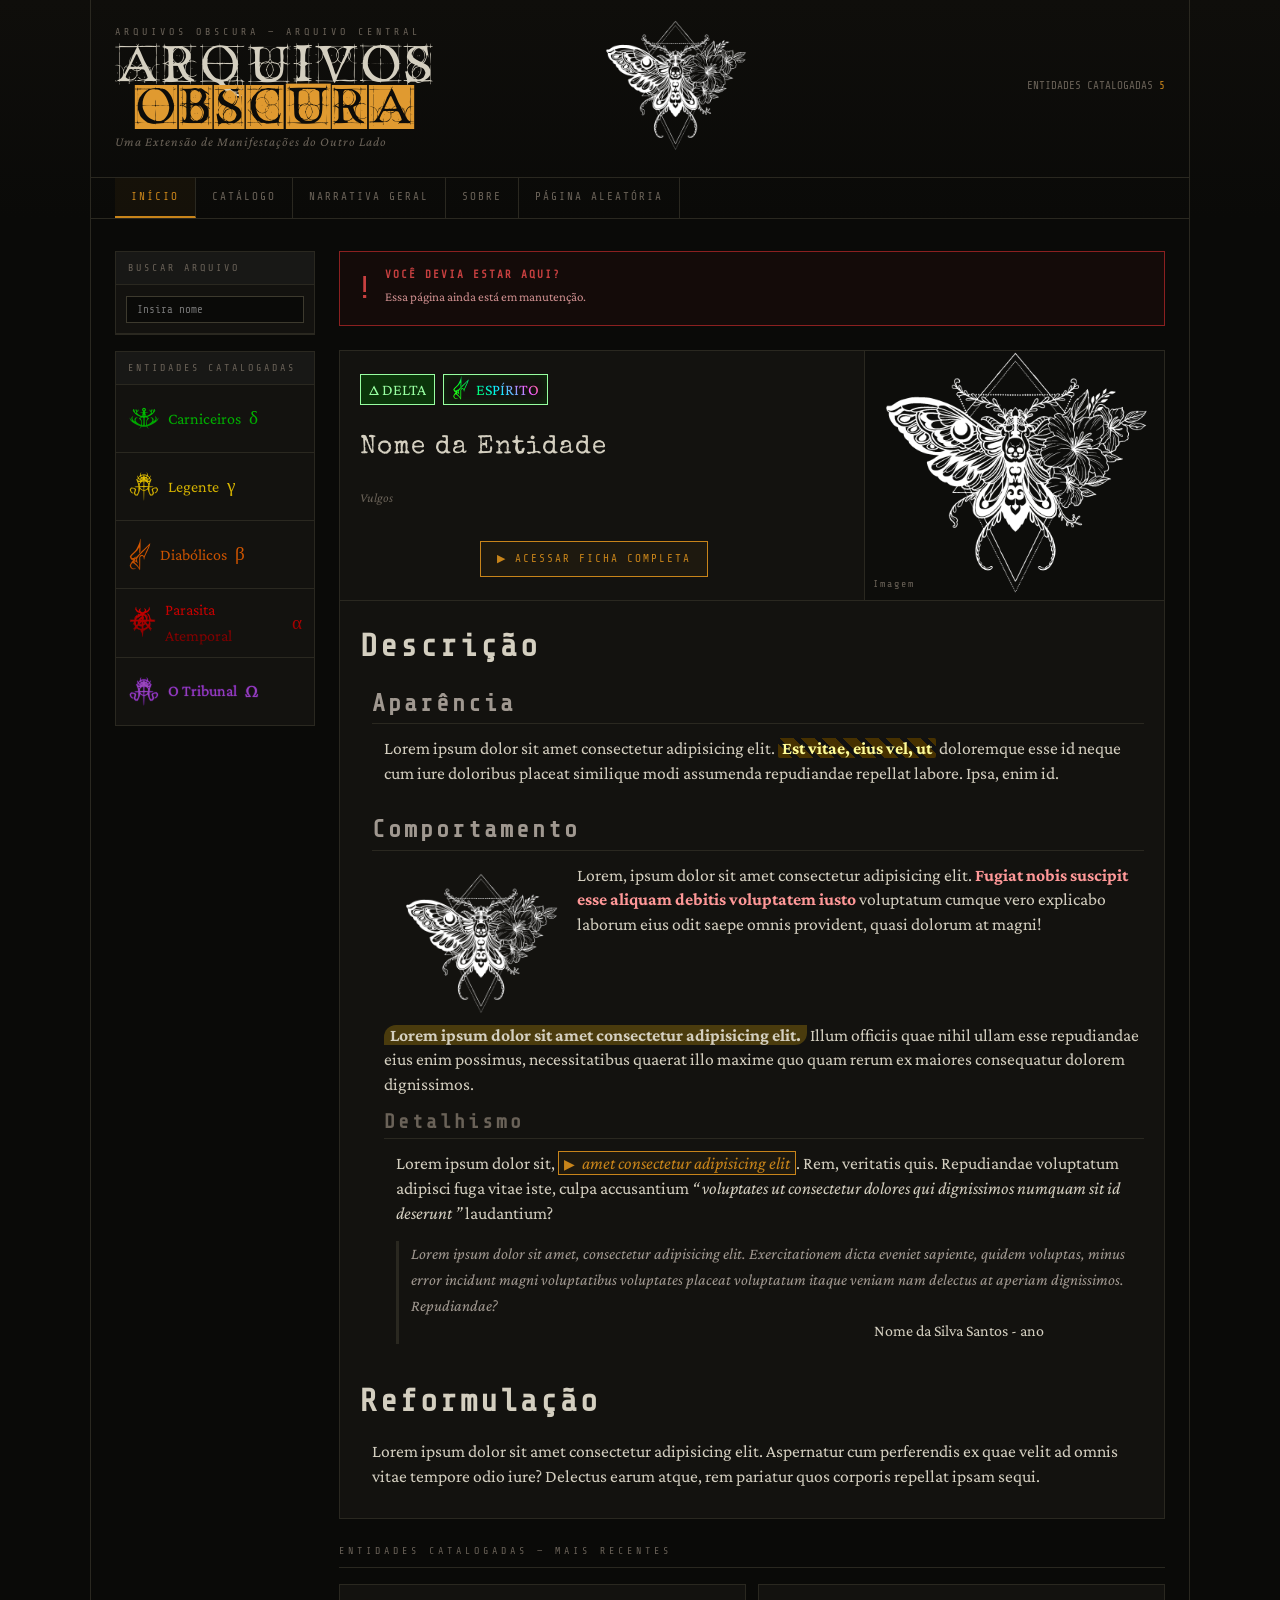
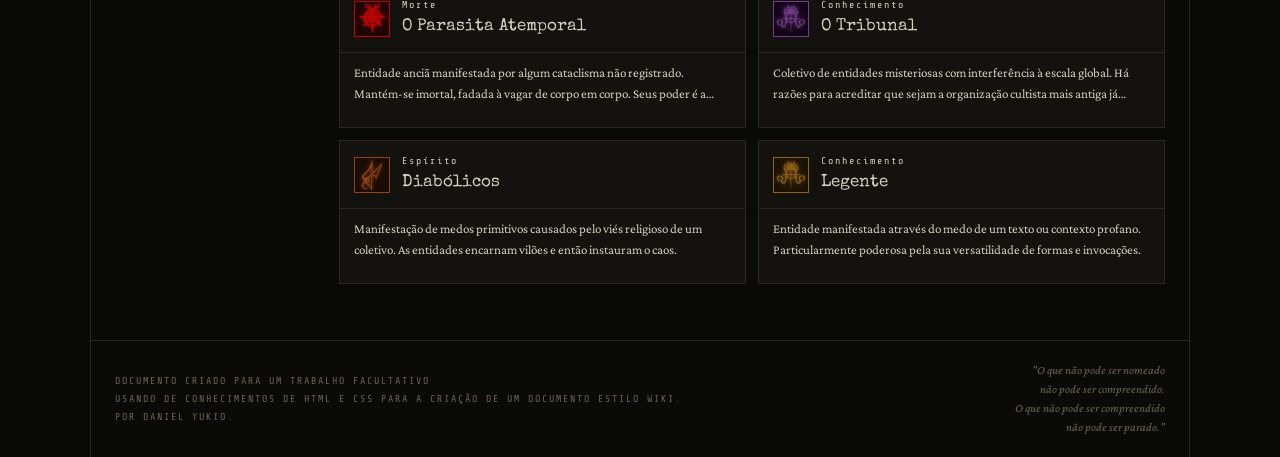
==== pages/index.html @ ff74cab9 "start-commit" ====
<!DOCTYPE html>
<html lang="pt-BR">

<head>
    <meta charset="UTF-8">
    <meta name="viewport" content="width=device-width, initial-scale=1.0">
    <title>ARQUIVOS OBSCURA - ARQUIVO CENTRAL</title>
    <link
        href="https://fonts.googleapis.com/css2?family=Special+Elite&family=Share+Tech+Mono&family=Crimson+Pro:ital,wght@0,300;0,400;0,600;1,300;1,400&display=swap"
        rel="stylesheet">
    <link rel="stylesheet"
        href="https://fonts.googleapis.com/css2?family=Material+Symbols+Outlined:opsz,wght,FILL,GRAD@20..48,100..700,0..1,-50..200&icon_names=menu" />
    <link rel="stylesheet" href="style.css">
    <link rel="stylesheet" href="media-query.css">
    <link rel="stylesheet" href="image-abrir.css">
</head>

<body>
    <div class="fundo">
    
    <div id="asideOverlay"></div>
        <header>
            <div class="header-dentro">
                <div class="logo-block">
                    <div class="logo-prefixo">ARQUIVOS OBSCURA — ARQUIVO CENTRAL</div>
                    <div class="logo-title">ARQUIVOS <span>obscura</span></div>
                    <div class="logo-sub">Uma Extensão de Manifestações do Outro Lado</div>
                </div>
                <div class="logo-imagem"><img src="/img/white-obscura-logo.png"></div>
                <div class="header-infos">
                    <div>ENTIDADES CATALOGADAS <span class="numero">5</span></div>
                </div>
            </div>
            <nav>
                <a id="asideToggle">
                    <span class="material-symbols-outlined">
                        menu
                    </span>
                </a>
                <a href="#" class="active">INÍCIO</a>
                <a href="#">CATÁLOGO</a>
                <a href="#">NARRATIVA GERAL</a>
                <a href="#">SOBRE</a>
                <a href="#">PÁGINA ALEATÓRIA</a>
            </nav>
        </header>

        <div class="main">

            <aside>
                <div class="aside-block">
                    <div class="block-title">BUSCAR ARQUIVO</div>
                    <div class="search-box">
                        <input type="text" placeholder="Insira nome">
                    </div>
                </div>

                <div class="aside-block">
                    <div class="block-title">ENTIDADES CATALOGADAS</div>
                    <ul>
                        <li class="delta"><a><span class="symbol">S</span>Carniceiros</a></li>
                        <li class="gamma"><a><span class="symbol">C</span>Legente</a></li>
                        <li class="beta"><a><span class="symbol">E</span>Diabólicos</a></li>
                        <li class="alpha"><a><span class="symbol">M</span>Parasita Atemporal</a></li>
                        <li class="omega"><a><span class="symbol">C</span>O Tribunal</a></li>
                    </ul>

                </div>
            </aside>

            <main>

                <div class="disclaimer-box">
                    <div class="disclaimer-icon">!</div>
                    <div class="disclaimer-text">
                        <strong>VOCÊ DEVIA ESTAR AQUI?</strong>
                        Essa página ainda está em manutenção.
                    </div>
                </div>

                <!-- INICIO DO block PRINCIPAL -->
                <div class="relatorio-card">
                    <div class="relatorio-header">
                        <div class="relatorio-info">
                            <div class="tags">
                                <span class="tag ameaca-delta"></span>
                                <span class="tag class-espirito"></span>
                            </div>
                            <div class="nome-entidade">Nome da Entidade</div>
                            <div class="vulgos">Vulgos</div>
                            <a class="botao-ficha" href="#" target="_blank">
                                ACESSAR FICHA COMPLETA
                            </a>
                        </div>
                        <div class="relatorio-imagem">
                            <div class="relatorio-foto"><img src="/img/white-obscura-logo.png" class="imagem-clicavel">
                            </div>
                            <div class="desc-image">Imagem</div>
                        </div>
                    </div>
                    <div class="featured-description">
                        <article>
                            <h1>Descrição</h1>
                            <div class="inside-h1">
                                <h2>Aparência</h2>
                                <div class="inside-h2">
                                    <section>
                                        <p>Lorem ipsum dolor sit amet consectetur adipisicing elit. <strong
                                                class="important" title="adicione comentário">Est vitae, eius vel,
                                                ut</strong>
                                            doloremque esse id neque cum iure doloribus placeat similique modi assumenda
                                            repudiandae repellat labore. Ipsa, enim id.</p>
                                    </section>
                                </div>
                                <h2>Comportamento</h2>
                                <div class="inside-h2">
                                    <section>
                                        <img src="/img/white-obscura-logo.png" class="imagem-clicavel">
                                        <p>
                                            Lorem, ipsum dolor sit amet consectetur adipisicing elit. <strong
                                                class="danger">Fugiat nobis
                                                suscipit esse aliquam debitis voluptatem iusto</strong> voluptatum
                                            cumque vero
                                            explicabo laborum eius odit saepe omnis provident, quasi dolorum at magni!
                                        </p>
                                    </section>
                                    <section>
                                        <p>
                                            <strong class="markup">Lorem ipsum dolor sit amet consectetur adipisicing
                                                elit.</strong> Illum officiis quae nihil ullam esse repudiandae eius
                                            enim possimus, necessitatibus quaerat illo maxime quo quam rerum ex maiores
                                            consequatur dolorem dignissimos.
                                        </p>
                                    </section>
                                    <h3>Detalhismo</h3>
                                    <div class="inside-h3">
                                        <section>
                                            <p>
                                                Lorem ipsum dolor sit, <a href="#" target="_blank">amet consectetur
                                                    adipisicing elit</a>.
                                                Rem,
                                                veritatis quis. Repudiandae voluptatum adipisci fuga vitae iste, culpa
                                                accusantium
                                                <q>
                                                    voluptates ut consectetur dolores qui dignissimos numquam sit id
                                                    deserunt
                                                </q>
                                                laudantium?
                                            </p>
                                            <blockquote>
                                                Lorem ipsum dolor sit amet, consectetur adipisicing elit. Exercitationem
                                                dicta eveniet sapiente, quidem voluptas, minus error incidunt magni
                                                voluptatibus voluptates placeat voluptatum itaque veniam nam delectus at
                                                aperiam dignissimos. Repudiandae?
                                                <span class="author">Nome da Silva Santos - ano</span>
                                            </blockquote>
                                        </section>
                                    </div>
                                </div>
                            </div>
                            <h1>Reformulação</h1>
                            <div class="inside-h1">
                                <section>
                                    <p>Lorem ipsum dolor sit amet consectetur adipisicing elit. Aspernatur cum
                                        perferendis
                                        ex quae velit ad omnis vitae tempore odio iure? Delectus earum atque, rem
                                        pariatur
                                        quos corporis repellat ipsam sequi.</p>
                                </section>
                            </div>
                        </article>
                    </div>
                </div>

                <div class="suggestions">
                    <!-- ENTITY GRID -->
                    <div class="divisor-suggestions">ENTIDADES CATALOGADAS — MAIS RECENTES</div>
                    <div class="cards">

                        <div class="card">
                            <div class="card-header">
                                <div class="card-icon alpha">M</div>
                                <div>
                                    <div class="card-elemento">Morte</div>
                                    <div class="card-name">O Parasita Atemporal</div>
                                </div>
                            </div>
                            <div class="card-body">
                                <div class="card-desc">Entidade anciã manifestada por algum cataclisma não registrado.
                                    Mantém-se imortal, fadada à vagar de corpo em corpo. Seus poder é a onisciência
                                    temporal.</div>
                            </div>
                        </div>

                        <div class="card">
                            <div class="card-header">
                                <div class="card-icon omega">C</div>
                                <div>
                                    <div class="card-elemento">Conhecimento</div>
                                    <div class="card-name">O Tribunal</div>
                                </div>
                            </div>
                            <div class="card-body">
                                <div class="card-desc">Coletivo de entidades misteriosas com interferência à escala
                                    global.
                                    Há razões para acreditar que sejam a organização cultista mais antiga já formada
                                </div>
                            </div>
                        </div>

                        <div class="card">
                            <div class="card-header">
                                <div class="card-icon beta">E</div>
                                <div>
                                    <div class="card-elemento">Espírito</div>
                                    <div class="card-name">Diabólicos</div>
                                </div>
                            </div>
                            <div class="card-body">
                                <div class="card-desc">Manifestação de medos primitivos causados pelo viés religioso de
                                    um coletivo. As entidades encarnam vilões e então instauram o caos.</div>
                            </div>
                        </div>

                        <div class="card">
                            <div class="card-header">
                                <div class="card-icon gamma">C</div>
                                <div>
                                    <div class="card-elemento">Conhecimento</div>
                                    <div class="card-name">Legente</div>
                                </div>
                            </div>
                            <div class="card-body">
                                <div class="card-desc">
                                    Entidade manifestada através do medo de um texto ou contexto profano.
                                    Particularmente poderosa pela sua versatilidade de formas e invocações.
                                </div>
                            </div>
                        </div>

                    </div>
                </div>
        </div>

        </main>
    </div>

    <footer>
        <div class="foot-left">
            DOCUMENTO CRIADO PARA UM TRABALHO FACULTATIVO<br>
            USANDO DE CONHECIMENTOS DE HTML E CSS PARA A CRIAÇÃO DE UM DOCUMENTO ESTILO WIKI.<br>
            POR DANIEL YUKIO.
        </div>
        <div class="foot-right">
            <em>"O que não pode ser nomeado<br>não pode ser compreendido.<br>O que não pode ser compreendido<br>não
                pode ser parado."</em>
        </div>
    </footer>

    </div>


    <div id="meuModal" class="modal">
        <span class="modal-fechar">&times;</span>
        <div class="modal-conteudo">
            <img id="modalImg" class="modal-imagem" src="" alt="imagem ampliada">
        </div>
    </div>

    <script src="image-abrir.js"></script>
    <script src="aside-abrir.js"></script>
</body>

</html>
---- pages/style.css ----
@font-face {
    font-family: 'Symbols';
    src: url('/fonts/Symbols_for_wiki-Regular.otf') format('opentype');
    font-weight: normal;
    font-style: normal;
    font-display: swap;
}

@font-face {
    font-family: 'Stamp';
    src: url('/fonts/OldConstructedCaps.ttf') format('truetype');
    font-weight: normal;
    font-style: normal;
    font-display: swap;
}

:root {
    --bg: #0a0a08;
    --bg2: #111110;
    --bg3: #181816;
    --panel: #13120f;
    --border: #2a2820;
    --border2: #3d3a2e;
    --dark-red: #4d0606c0;
    --red: #8b2020;
    --red2: #b03030;
    --red3: #c84040;
    --light-red: #ff9898;
    --dark-orange: #42200ac0;
    --orange: #c85a1a;
    --light-orange: #ff8f44;
    --dark-yellow: #5c490dc0;
    --amber: #c8841a;
    --amber2: #e09a30;
    --light-yellow: #fffd98;
    --dark-green: #084108c0;
    --green: #2a5c2a;
    --green2: #3d8c3d;
    --light-green: #98ffa1;
    --dark-purple: #280742b0;
    --purple: #462a5c;
    --purple2: #7a3d8c;
    --purple3: #9c4dba;
    --light-purple: #eb98ff;
    --text: #d4cfc0;
    --text2: #a09890;
    --text3: #6a6258;
    --red-gradient: linear-gradient(to bottom, #ff0000, #4e0000);
    --red-lighter-gradient: linear-gradient(to bottom, #ff4d4d, #ff0000);
    --yellow-gradient: linear-gradient(to bottom, #ffd900, #ad8e00);
    --rainbow-gradient: linear-gradient(45deg, #66ff00, #00ff22, #00f7ff, #fa5eff, #ff7b00);
    --purple-gradient: linear-gradient(to bottom, #8c00ff, #560494);
    --purple-lighter-gradient: linear-gradient(to bottom, #d23fff, #981aff);
    --orange-gradient: linear-gradient(to bottom, #ff6600, #994000);
    --green-gradient: linear-gradient(to bottom, #00ff00, #006600);
    --medo-gradient: linear-gradient(45deg, #e4ffd8, #ffffff, #7f5fff);
    --markup: var(--dark-yellow);
    --strong-danger: red;
    --strong-danger: rgb(199, 0, 0);
    --important1: #473100;
    --important2: #111;
    --anchor: var(--amber);
    --anchor-hover: var(--amber2);
    --mono: 'Share Tech Mono', monospace;
    --serif: 'Crimson Pro', Georgia, serif;
    --stamp: 'Special Elite', cursive;
    --symbols: 'Symbols';
    --logo: 'Stamp', 'Special Elite', cursive;
}

* {
    margin: 0;
    padding: 0;
    box-sizing: border-box;
}

body {
    background: var(--bg);
    color: var(--text);
    font-family: var(--serif);
    min-height: 100vh;
    line-height: 1.6;
}

body::before {
    content: '';
    position: fixed;
    inset: 0;
    pointer-events: none;
    opacity: 0.6;
    z-index: 0;
}

.fundo {
    position: relative;
    z-index: 1;
    width: 100%;
}

header {
    padding: 0;
    background: linear-gradient(180deg, #0f0e0b 0%, var(--bg) 100%);
}

.header-dentro {
    max-width: 1100px;
    margin: 0 auto;
    padding: 20px 24px;
    display: flex;
    flex-direction: row;
    align-items: center;
    justify-content: space-between;
    gap: 24px;
}

.header-dentro,
nav {
    border: 1px solid var(--border);
    border-top: 0;
}

.logo-prefixo {
    font-family: var(--mono);
    font-size: 10px;
    letter-spacing: 4px;
    color: var(--text3);
    margin-bottom: 4px;
}

.logo-title {
    display: flex;
    flex-direction: column;
    font-family: var(--logo);
    font-size: 42px;
    color: var(--text);
    letter-spacing: 2px;
    line-height: 1;
}

.logo-title span {
    margin-left: 20px;
    color: var(--amber2);
}

.logo-sub {
    font-family: var(--serif);
    font-style: italic;
    font-size: 13px;
    color: var(--text3);
    margin-top: 4px;
    letter-spacing: 1px;
}

.header-infos {
    text-align: right;
    font-family: var(--mono);
    font-size: 11px;
    color: var(--text3);
    line-height: 2;
    padding-bottom: 6px;
}

.logo-imagem img {
    width: 160px;
    translate: -35%;
}

.header-infos .numero {
    color: var(--amber);
}

nav {
    max-width: 1100px;
    margin: 0 auto;
    padding: 0 24px;
    display: flex;
    gap: 0;
}

nav a {
    font-family: var(--mono);
    font-size: 11px;
    letter-spacing: 2px;
    color: var(--text3);
    text-decoration: none;
    padding: 10px 16px;
    border-right: 1px solid var(--border);
    transition: all 0.2s;
    cursor: pointer;
}

nav a:first-child {
    border-left: 1px solid var(--border);
}

nav a:hover,
nav a.active {
    color: var(--amber);
    background: rgba(200, 132, 26, 0.06);
}

nav a.active {
    border-bottom: 2px solid var(--amber);
}

nav a#asideToggle{
    display: none;
}

.main {
    max-width: 1100px;
    margin: 0 auto;
    padding: 32px 24px;
    display: flex;
    gap: 24px;
    border-left: 1px solid var(--border);
    border-right: 1px solid var(--border);
}

a#asideShower{
    display: none;
}

aside {
    min-width: 200px;
    display: flex;
    flex-direction: column;
    gap: 16px;
}

.aside-block {
    background: var(--panel);
    border: 1px solid var(--border);
    padding: 0;
    overflow: hidden;
}

.aside-block .block-title {
    background: var(--bg3);
    border-bottom: 1px solid var(--border);
    padding: 8px 12px;
    font-family: var(--mono);
    font-size: 10px;
    letter-spacing: 3px;
    color: var(--text3);
}

.aside-block ul {
    list-style: none;
}

.aside-block ul li a {
    display: block;
    padding: 8px 12px;
    font-family: var(--serif);
    font-size: 1em;
    color: var(--text2);
    text-decoration: none;
    border-bottom: 1px solid var(--border);
    cursor: pointer;
    transition: all 0.2s;
    display: flex;
    align-items: center;
    gap: 8px;
}

.aside-block ul li a:hover {
    color: var(--amber);
    background: rgba(200, 132, 26, 0.04);
}

ul li.omega a {
    background: var(--purple-gradient);
    background-clip: text;
    color: transparent;
    text-shadow: 0 0 1px var(--purple3);
}

ul li.omega a::after {
    content: 'Ω';
    font-size: 1.2em;
}

ul li.omega a:hover {
    color: rgb(184, 31, 255);
    background-color: rgba(89, 0, 255, 0.123);
}

ul li.alpha a {
    background: var(--red-gradient);
    background-clip: text;
    color: transparent;
}

ul li.alpha a::after {
    content: 'α';
    font-size: 1.2em;
}

ul li.alpha a:hover {
    color: rgb(255, 26, 26);
    background-color: rgba(255, 0, 0, 0.123);
}

ul li.beta a {
    background: var(--orange-gradient);
    background-clip: text;
    color: transparent;
}

ul li.beta a::after {
    content: 'β';
    font-size: 1.2em;
}

ul li.beta a:hover {
    color: rgb(255, 106, 0);
    background-color: rgba(255, 106, 0, 0.123);
}

ul li.gamma a {
    background: var(--yellow-gradient);
    background-clip: text;
    color: transparent;
}

ul li.gamma a::after {
    content: 'γ';
    font-size: 1.2em;
}

ul li.gamma a:hover {
    color: rgb(255, 217, 0);
    background-color: rgba(255, 217, 0, 0.123);
}

ul li.delta a {
    background: var(--green-gradient);
    background-clip: text;
    color: transparent;
}

ul li.delta a::after {
    content: 'δ';
    font-size: 1.2em;
}

ul li.delta a:hover {
    color: rgb(0, 255, 0);
    background-color: rgba(0, 255, 0, 0.123);
}

.aside-block ul li:last-child a {
    border-bottom: none;
}

.trait-dot {
    width: 6px;
    height: 6px;
    border-radius: 50%;
    flex-shrink: 0;
}

.t-conhecimento {
    background: var(--amber2);
}

.t-sofrimento {
    background: var(--red2);
}

.t-espirito {
    background: var(--green2);
}

.t-morte {
    background: var(--purple3);
}

.t-medo {
    background-color: var(--text);
}

.search-box {
    padding: 10px;
    border-bottom: 1px solid var(--border);
}

.search-box input {
    width: 100%;
    background: var(--bg);
    border: 1px solid var(--border2);
    color: var(--text);
    padding: 6px 10px;
    font-family: var(--mono);
    font-size: 11px;
    outline: none;
}

.search-box input:focus {
    border-color: var(--amber);
}

.relatorio-card {
    background: var(--panel);
    border: 1px solid var(--border);
    margin-bottom: 24px;
    position: relative;
    overflow: hidden;
}

.relatorio-header {
    display: flex;
    align-items: stretch;
    border-bottom: 1px solid var(--border);
}

.relatorio-imagem {
    background: #0d0d0b;
    border-left: 1px solid var(--border);
    display: flex;
    align-items: center;
    justify-content: center;

    min-height: 160px;
    min-width: 300px;
    flex: 0 0 160px;
    position: relative;
    overflow: hidden;
    margin-left: 16px;
}

.relatorio-foto img {
    width: 100%;
    height: 100%;
    object-fit: cover;
}

.desc-image {
    position: absolute;
    bottom: 8px;
    left: 8px;
    font-family: var(--mono);
    font-size: 10px;
    color: var(--text3);
    letter-spacing: 2px;
}

.relatorio-info {
    padding: 16px 20px;
    flex: 1 1 auto;
    display: flex;
    flex-direction: column;
    justify-content: space-around;
}

.nome-entidade {
    font-family: var(--stamp);
    font-size: 26px;
    color: var(--text);
    letter-spacing: 1px;
    margin-bottom: 4px;
}

.vulgos {
    font-family: var(--serif);
    font-style: italic;
    font-size: 13px;
    color: var(--text3);
    margin-bottom: 10px;
}

.entity-excerpt {
    font-family: var(--serif);
    font-size: 14px;
    color: var(--text2);
    line-height: 1.7;
    display: -webkit-box;
    -webkit-line-clamp: 3;
    -webkit-box-orient: vertical;
    overflow: hidden;
}

.featured-body {
    padding: 20px;
}

.featured-description {
    margin: 20px;
}

section {
    display: flow-root;
}

section img {
    float: left;
    max-height: 140px;
    height: auto;
    width: auto;
    margin: 10px;
}

section p {
    clear: none;
    font-family: var(--serif);
    font-size: 14px;
    color: var(--text);
    line-height: 1.4;
    margin-bottom: 10px;
}

.inside-h1 {
    padding-left: 12px;
    margin-bottom: 16px;
}

.inside-h2 {
    padding-left: 12px;
    margin-bottom: 16px;
}

.inside-h3 {
    padding-left: 12px;
    margin-bottom: 16px;
}

strong.markup {
    background-color: var(--markup);
    border-radius: 12px 0 12px 0;
    padding: 0 6px;
}

strong.important {
    padding: 0 4px;
    color: var(--light-yellow);
    border-radius: 2px;
    background: repeating-linear-gradient(45deg,
            var(--important1) 0px,
            var(--important1) 10px,
            var(--important2) 10px,
            var(--important2) 15px);
}

strong.important:hover {
    animation: moveStripes 5s linear infinite;
}

@keyframes moveStripes {
    from {
        background-position: 0 0;
    }

    to {
        background-position: 0 40px;
    }
}

strong.danger {
    color: var(--light-red);
    animation: glowPulse 2s infinite alternate;
}

@keyframes glowPulse {
    0% {
        text-shadow:
            0 0 0px var(--strong-danger),
            0 0 1px var(--strong-danger),
            0 0 2px var(--strong-danger);
    }

    100% {
        text-shadow:
            0 0 2px var(--strong-danger),
            0 0 3px var(--strong-danger),
            0 0 4px var(--strong-danger);
    }
}

section p a::before {
    font-style: normal;
    font-size: .8em;
    margin-right: .5em;
    content: '▶';
}

section p a {
    font-style: italic;
    border: 1px solid var(--anchor);
    padding: 1px 5px;
    color: var(--anchor);
    background-color: rgba(200, 132, 26, 0.06);
    text-decoration: none;
    transition: all 0.2s;
}

section p a:hover {
    border: 1px solid var(--anchor-hover);
    background-color: rgba(200, 132, 26, 0.15);
    padding: 2px 6px;
    color: var(--anchor-hover);
}

section p a:active::before,
section p a:visited::before {
    content: '⏸';
}

div.tags {
    display: flex;
    gap: 8px;
    margin-bottom: 8px;
}

span.tag {
    padding: 2px 8px;
}

.ameaca-omega {
    color: var(--light-purple);
    background-color: var(--dark-purple);
    border: 1px solid var(--light-purple);
}

.ameaca-omega::after {
    content: 'OMEGA';
}

.ameaca-omega::before {
    content: 'Ω ';
}

.ameaca-alpha {
    color: var(--light-red);
    background-color: var(--dark-red);
    border: 1px solid var(--light-red);
}

.ameaca-alpha::before {
    content: 'α ';
}

.ameaca-alpha::after {
    content: 'ALPHA';
}

.ameaca-beta {
    color: var(--light-orange);
    background-color: var(--dark-orange);
    border: 1px solid var(--light-orange);
}

.ameaca-beta::before {
    content: 'β ';
}

.ameaca-beta::after {
    content: 'BETA ';
}

.ameaca-gamma {
    color: var(--light-yellow);
    background-color: var(--dark-yellow);
    border: 1px solid var(--light-yellow);
}

.ameaca-gamma::before {
    content: 'γ ';
}

.ameaca-gamma::after {
    content: 'GAMMA';
}

.ameaca-delta {
    color: var(--light-green);
    background-color: var(--dark-green);
    border: 1px solid var(--light-green);
}

.ameaca-delta::before {
    content: 'Δ ';
}

.ameaca-delta::after {
    content: 'DELTA';
}

.ameaca-unclassified {
    border: 1px solid var(--text3);
}

.ameaca-unclassified::before {
    content: '? ';
}

.class-morte {
    border: 1px solid #6f00ff;
    background: var(--purple-lighter-gradient);
    background-clip: text;
    color: transparent;
    box-shadow: 0 0 5px #8c00ff;
    box-shadow: inset 0 0 5px #6f00ff;
}

.tag.class-morte::after {
    content: 'MORTE';
}

.tag.class-morte::before {
    font-family: var(--symbols);
    font-size: 1.5em;
    content: 'M ';
    line-height: 0;
}

.class-espirito {
    border: 1px solid var(--light-green);
    background: var(--rainbow-gradient);
    background-clip: text;
    color: transparent;
    box-shadow: inset 0 0 10px var(--dark-green);
}

.tag.class-espirito::after {
    content: 'ESPÍRITO';
}

.tag.class-espirito::before {
    font-family: var(--symbols);
    font-size: 1.5em;
    content: 'E ';
    line-height: 0;
}

.class-sofrimento {
    color: red;
    border: 1px solid var(--red2);
    background: var(--red-lighter-gradient);
    background-clip: text;
    color: transparent;
    box-shadow: 0 0 5px red;
    box-shadow: inset 0 0 10px var(--dark-red);
}

.tag.class-sofrimento::after {
    content: 'SOFRIMENTO';
}

.tag.class-sofrimento::before {
    font-family: var(--symbols);
    font-size: 1.5em;
    content: 'S ';
    line-height: 0;
}

.class-conhecimento {
    color: yellow;
    border: 1px solid var(--amber2);
    background: var(--yellow-gradient);
    background-clip: text;
    color: transparent;
    box-shadow: 0 0 5px yellow;
    box-shadow: inset 0 0 10px var(--dark-yellow);
}

.tag.class-conhecimento::before {
    font-family: var(--symbols);
    font-size: 1.5em;
    content: 'C ';
    line-height: 0;
}

.tag.class-conhecimento::after {
    content: 'CONHECIMENTO';
}

.class-medo {
    color: white;
    border: 1px solid white;
    background: var(--medo-gradient);
    background-clip: text;
    color: transparent;
    box-shadow: 0 0 5px white;
    box-shadow: inset 0 0 10px #94a1a063;
}

.tag.class-medo::before {
    font-family: var(--symbols);
    font-size: 1.5em;
    content: 'F ';
    line-height: 0;
}

.tag.class-medo::after {
    content: 'MEDO';
}

article h1,
article h2,
article h3 {
    font-family: var(--mono);
    letter-spacing: 3px;
    color: var(--text);
    border-bottom: 1px solid var(--border);
    margin-bottom: 12px;
}

article h1 {
    font-size: 2em;
    border-bottom: 0;
}

article h2 {
    font-size: 1.5em;
    color: var(--text2);
}

article h3 {
    font-size: 1.25em;
    color: var(--text3);
}

article section p {
    font-size: 1.1em;
}

blockquote {
    border-left: 3px solid var(--border);
    padding-left: 12px;
    color: var(--text2);
    font-style: italic;
    margin: 16px 0;
}

blockquote .author {
    margin-right: 100px;
    text-align: right;
    font-style: normal;
    display: block;
    color: var(--text);
}

q {
    quotes: "“" "”" "‘" "’";
    font-style: italic;
}

.botao-ficha {
    text-decoration: none;
    font-family: var(--mono);
    font-size: 11px;
    letter-spacing: 2px;
    color: var(--anchor);
    border: 1px solid var(--anchor);
    background: rgba(200, 132, 26, 0.06);
    padding: 8px 16px;
    cursor: pointer;
    transition: all 0.2s;
    display: inline-block;
    margin-top: 8px;
    align-self: center;
}

.botao-ficha::before {
    content: '▶ ';
}

.botao-ficha:hover {
    border-color: var(--anchor-hover);
    color: var(--anchor-hover);
    background: rgba(200, 132, 26, 0.15);
}

.botao-ficha:visited::before,
.botao-ficha:active::before {
    content: '⏸ ';
}

.symbol {
    font-size: 2em;
    font-family: var(--symbols);
}

.divisor-suggestions {
    font-family: var(--mono);
    font-size: 10px;
    letter-spacing: 4px;
    color: var(--text3);
    border-bottom: 1px solid var(--border);
    padding-bottom: 8px;
    margin-bottom: 16px;
}

.cards {
    display: grid;
    grid-template-columns: repeat(2, 1fr);
    grid-auto-rows: auto;
    gap: 12px;
    margin-bottom: 24px;
    width: 100%;
}

.card {
    width: 100%;
}

.card {
    background: var(--panel);
    border: 1px solid var(--border);
    cursor: pointer;
    transition: all 0.2s;
    overflow: hidden;
}

.card:hover {
    border-color: var(--border2);
    background: var(--bg3);
}

.card-header {
    display: flex;
    align-items: center;
    gap: 12px;
    padding: 12px 14px;
    border-bottom: 1px solid var(--border);
}

.card-icon {
    width: 36px;
    height: 36px;
    background: var(--bg);
    border: 1px solid;
    display: flex;
    align-items: center;
    justify-content: center;
    font-size: 2em;
    flex-shrink: 0;
    opacity: 0.7;
    font-family: var(--symbols);
}

.card-icon.alpha {
    color: red;
    text-shadow: 0 0 4px red;
    background-color: rgb(36, 0, 0);
}

.card-icon.gamma {
    color: var(--amber);
    text-shadow: 0 0 4px var(--amber);
    background-color: rgb(30, 20, 0);
}

.card-icon.omega {
    color: var(--purple3);
    text-shadow: 0 0 4px var(--purple3);
    background-color: rgb(20, 0, 30);
}

.card-icon.delta {
    color: var(--green2);
    text-shadow: 0 0 4px var(--green2);
    background-color: rgb(0, 20, 0);
}

.card-icon.beta {
    color: var(--orange);
    text-shadow: 0 0 4px var(--orange);
    background-color: rgb(30, 10, 0);
}

.card-elemento {
    font-family: var(--mono);
    font-size: 10px;
    letter-spacing: 2px;
}

.card-name {
    font-family: var(--stamp);
    font-size: 17px;
}

.card-body {
    padding: 10px 14px 12px;
}

.card-desc {
    font-family: var(--serif);
    font-size: 13px;
    line-height: 1.6;
    margin-bottom: 10px;
    display: -webkit-box;
    -webkit-line-clamp: 2;
    -webkit-box-orient: vertical;
    overflow: hidden;
}

.disclaimer-box {
    border: 1px solid var(--red);
    background: rgba(139, 32, 32, 0.08);
    padding: 14px 16px;
    margin-bottom: 24px;
    display: flex;
    gap: 12px;
    align-items: flex-start;
}

.disclaimer-icon {
    font-family: var(--mono);
    font-size: 2em;
    color: var(--red3);
    flex-shrink: 0;
    line-height: 1.4;
}

.disclaimer-text {
    font-family: var(--serif);
    font-size: 13px;
    color: #d09090;
    line-height: 1.6;
}

.disclaimer-text strong {
    font-family: var(--mono);
    font-size: 11px;
    letter-spacing: 2px;
    color: var(--red3);
    display: block;
    margin-bottom: 4px;
}

.suggestions {
    max-width: 890px;
    margin: 0 auto;
}

footer {
    border: 1px solid var(--border);
    border-bottom: 0;
    padding: 20px 24px;
    max-width: 1100px;
    margin: 0 auto;
    display: flex;
    justify-content: space-between;
    align-items: center;
}

footer .foot-left {
    font-family: var(--mono);
    font-size: 10px;
    color: var(--text3);
    letter-spacing: 2px;
    line-height: 1.8;
}

footer .foot-right {
    font-family: var(--serif);
    font-style: italic;
    font-size: 12px;
    color: var(--text3);
    text-align: right;
}
---- pages/media-query.css ----
@media (max-width: 768px) {

    .header-infos {
       display: none;
    }

    header {
        z-index: 1000;
    }

    .logo-block {
        transform: scale(0.9);
    }

    nav {
        padding: 0;
    }

    nav a:last-child{
        display: none;
    }

    nav a#asideToggle {
        display: inline;
        color: var(--amber);
    }

    aside {
        position: fixed;
        top: 0;
        left: 0;
        width: 280px;
        height: 100vh;
        background: var(--bg);
        transform: translateX(-100%);
        transition: transform 0.3s ease;
        z-index: 1001;
        padding: 20px;
    }

    aside.visible {
        transform: translateX(0);
    }

    div#asideOverlay {
        display: none;
        position: fixed;
        top: 0;
        left: 0;
        width: 100%;
        height: 100%;
        background-color: rgba(0, 0, 0, 0.6);
        backdrop-filter: blur(3px);
        justify-content: center;
        align-items: center;
        z-index: 1000;
    }
}
---- pages/image-abrir.css ----
.imagem-clicavel {
    cursor: pointer;
    transition: transform 0.2s;
}

.imagem-clicavel:hover {
    transform: scale(1.02);
}

.modal {
    display: none;
    position: fixed;
    top: 0;
    left: 0;
    width: 100%;
    height: 100%;
    background-color: rgba(0, 0, 0, 0.6);
    backdrop-filter: blur(3px);
    justify-content: center;
    align-items: center;
    z-index: 1000;
}

.modal-fechar {
    position: absolute;
    top: 20px;
    left: 30px;
    font-size: 40px;
    font-weight: bold;
    color: white;
    cursor: pointer;
    z-index: 1001;
    transition: 0.2s;
}

.modal-fechar:hover {
    color: var(--amber2);
}

.modal-imagem {
    max-width: 90vw;
    height: 90vh;
    object-fit: contain;
    box-shadow: 0 0 10px rgba(0, 0, 0, 0.5);
    border-radius: 8px;
}

@keyframes fadeIn {
    from {
        opacity: 0;
        transform: scale(0.95);
    }

    to {
        opacity: 1;
        transform: scale(1);
    }
}

.modal-conteudo {
    animation: fadeIn 0.2s ease;
}
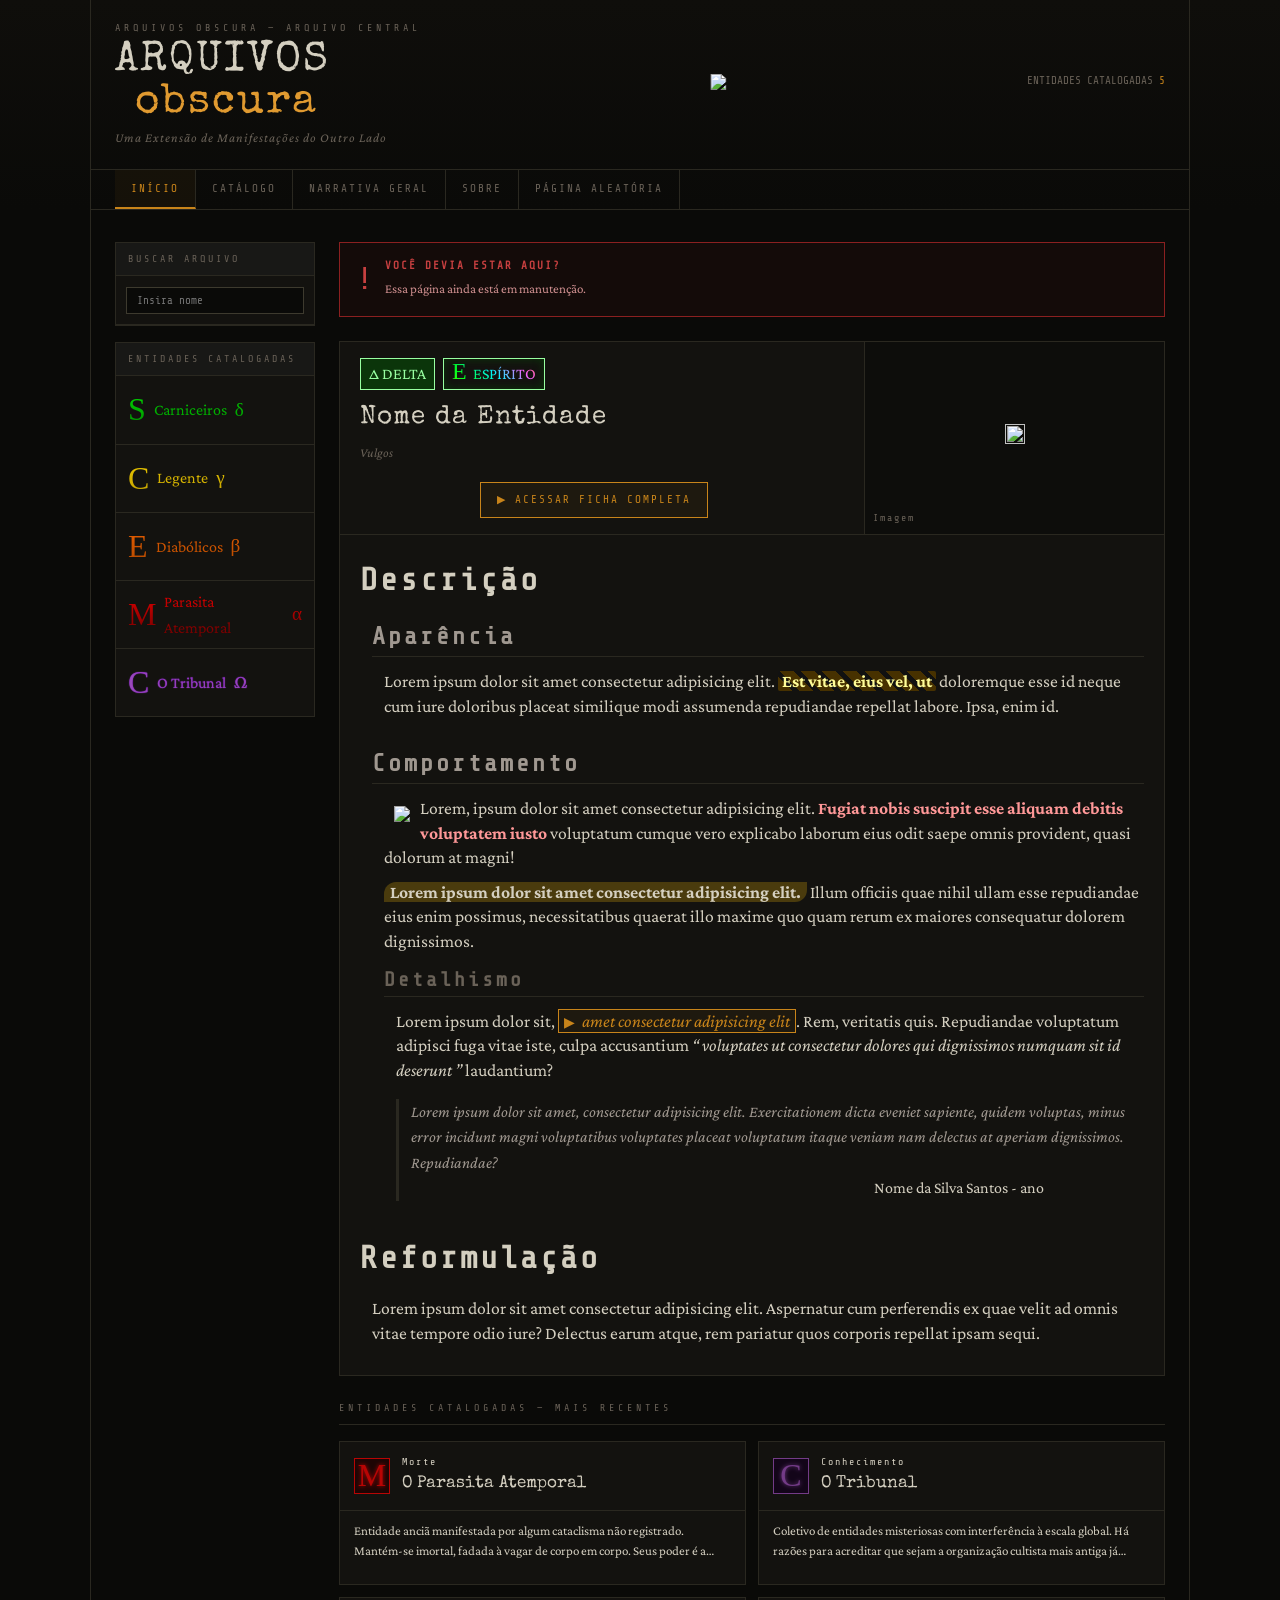
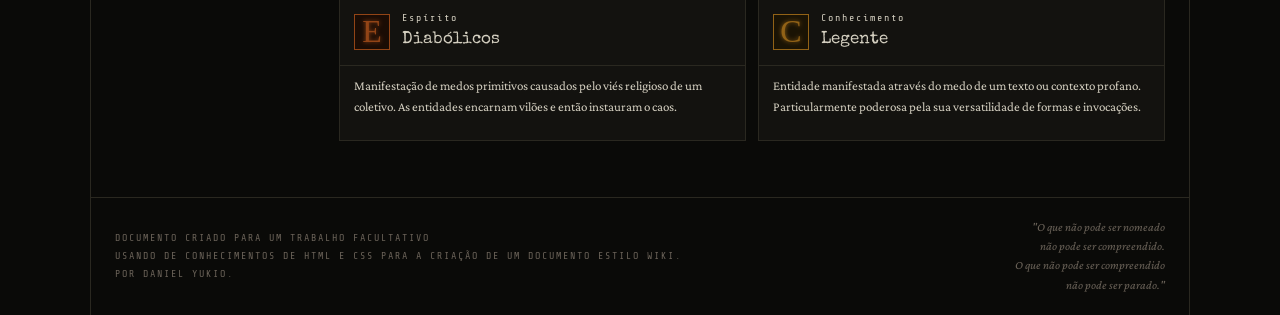
==== commit a384bf1f: "path solve" ====
--- a/pages/index.html
+++ b/pages/index.html
@@ -26,7 +26,7 @@
                     <div class="logo-title">ARQUIVOS <span>obscura</span></div>
                     <div class="logo-sub">Uma Extensão de Manifestações do Outro Lado</div>
                 </div>
-                <div class="logo-imagem"><img src="/img/white-obscura-logo.png"></div>
+                <div class="logo-imagem"><img src="img/white-obscura-logo.png"></div>
                 <div class="header-infos">
                     <div>ENTIDADES CATALOGADAS <span class="numero">5</span></div>
                 </div>
@@ -93,7 +93,7 @@
                             </a>
                         </div>
                         <div class="relatorio-imagem">
-                            <div class="relatorio-foto"><img src="/img/white-obscura-logo.png" class="imagem-clicavel">
+                            <div class="relatorio-foto"><img src="img/white-obscura-logo.png" class="imagem-clicavel">
                             </div>
                             <div class="desc-image">Imagem</div>
                         </div>
@@ -115,7 +115,7 @@
                                 <h2>Comportamento</h2>
                                 <div class="inside-h2">
                                     <section>
-                                        <img src="/img/white-obscura-logo.png" class="imagem-clicavel">
+                                        <img src="img/white-obscura-logo.png" class="imagem-clicavel">
                                         <p>
                                             Lorem, ipsum dolor sit amet consectetur adipisicing elit. <strong
                                                 class="danger">Fugiat nobis
--- a/pages/style.css
+++ b/pages/style.css
@@ -1,6 +1,6 @@
 @font-face {
     font-family: 'Symbols';
-    src: url('/fonts/Symbols_for_wiki-Regular.otf') format('opentype');
+    src: url('fonts/Symbols_for_wiki-Regular.otf') format('opentype');
     font-weight: normal;
     font-style: normal;
     font-display: swap;
@@ -8,7 +8,7 @@
 
 @font-face {
     font-family: 'Stamp';
-    src: url('/fonts/OldConstructedCaps.ttf') format('truetype');
+    src: url('fonts/OldConstructedCaps.ttf') format('truetype');
     font-weight: normal;
     font-style: normal;
     font-display: swap;
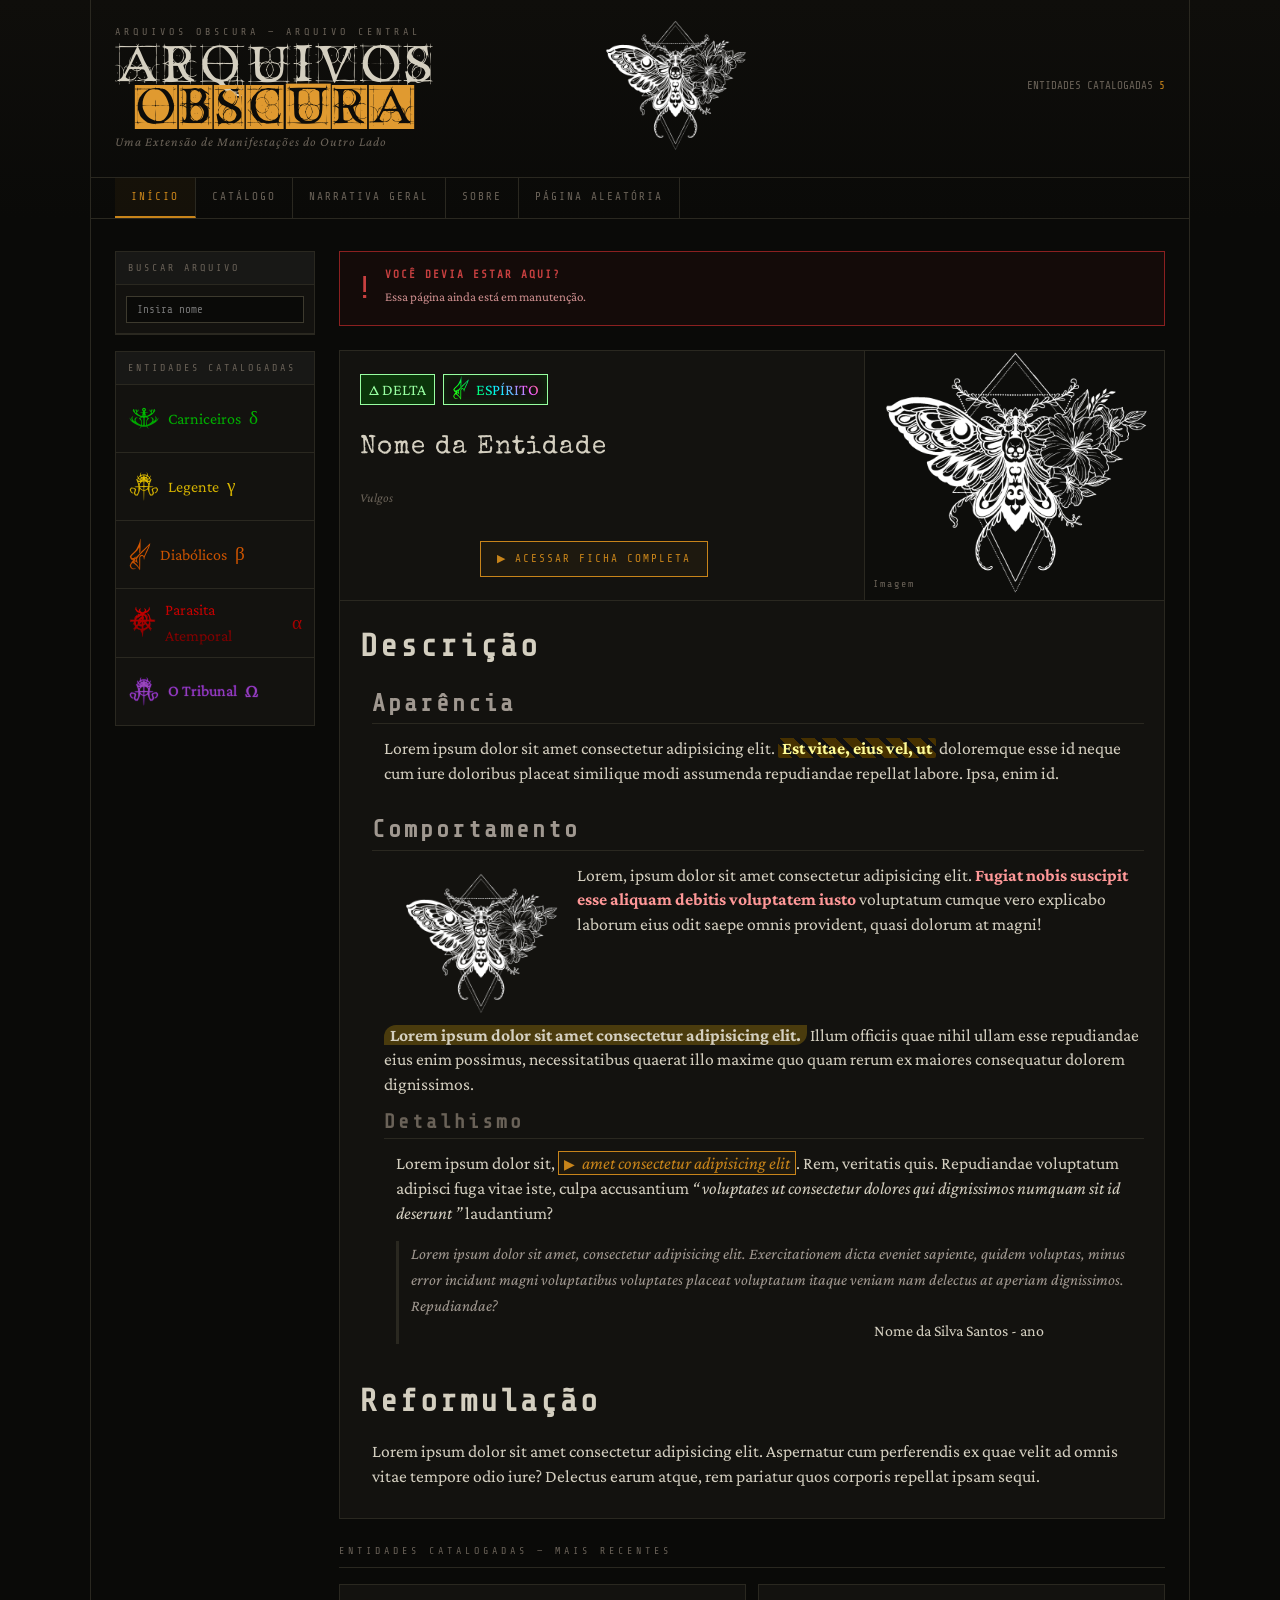
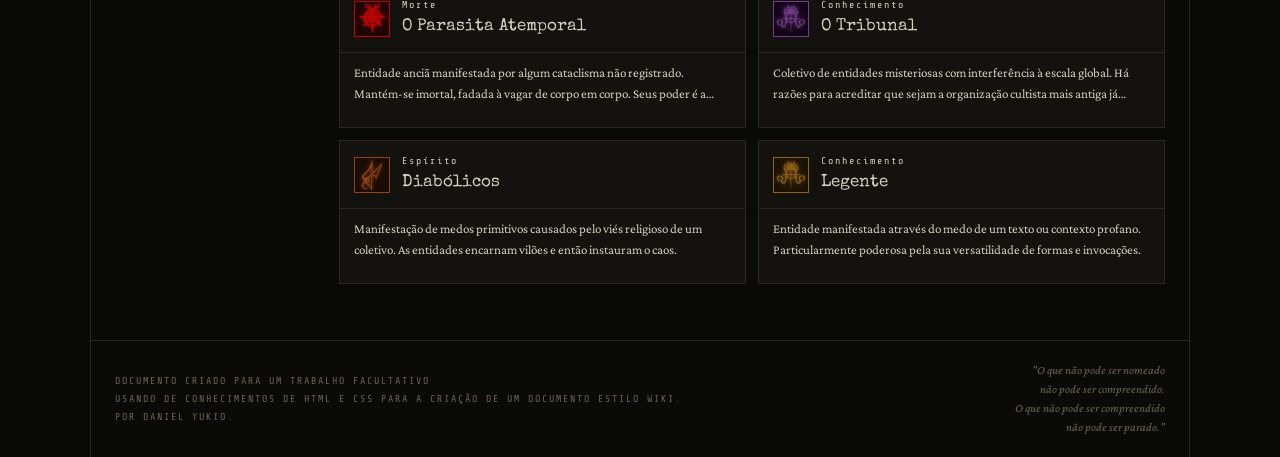
==== commit 616b8292: "path-changes" ====
--- a/pages/index.html
+++ b/pages/index.html
@@ -26,7 +26,7 @@
                     <div class="logo-title">ARQUIVOS <span>obscura</span></div>
                     <div class="logo-sub">Uma Extensão de Manifestações do Outro Lado</div>
                 </div>
-                <div class="logo-imagem"><img src="img/white-obscura-logo.png"></div>
+                <div class="logo-imagem"><img src="../img/white-obscura-logo.png"></div>
                 <div class="header-infos">
                     <div>ENTIDADES CATALOGADAS <span class="numero">5</span></div>
                 </div>
@@ -93,7 +93,7 @@
                             </a>
                         </div>
                         <div class="relatorio-imagem">
-                            <div class="relatorio-foto"><img src="img/white-obscura-logo.png" class="imagem-clicavel">
+                            <div class="relatorio-foto"><img src="../img/white-obscura-logo.png" class="imagem-clicavel">
                             </div>
                             <div class="desc-image">Imagem</div>
                         </div>
@@ -115,7 +115,7 @@
                                 <h2>Comportamento</h2>
                                 <div class="inside-h2">
                                     <section>
-                                        <img src="img/white-obscura-logo.png" class="imagem-clicavel">
+                                        <img src="../img/white-obscura-logo.png" class="imagem-clicavel">
                                         <p>
                                             Lorem, ipsum dolor sit amet consectetur adipisicing elit. <strong
                                                 class="danger">Fugiat nobis
--- a/pages/style.css
+++ b/pages/style.css
@@ -1,6 +1,6 @@
 @font-face {
     font-family: 'Symbols';
-    src: url('fonts/Symbols_for_wiki-Regular.otf') format('opentype');
+    src: url('../fonts/Symbols_for_wiki-Regular.otf') format('opentype');
     font-weight: normal;
     font-style: normal;
     font-display: swap;
@@ -8,7 +8,7 @@
 
 @font-face {
     font-family: 'Stamp';
-    src: url('fonts/OldConstructedCaps.ttf') format('truetype');
+    src: url('../fonts/OldConstructedCaps.ttf') format('truetype');
     font-weight: normal;
     font-style: normal;
     font-display: swap;
